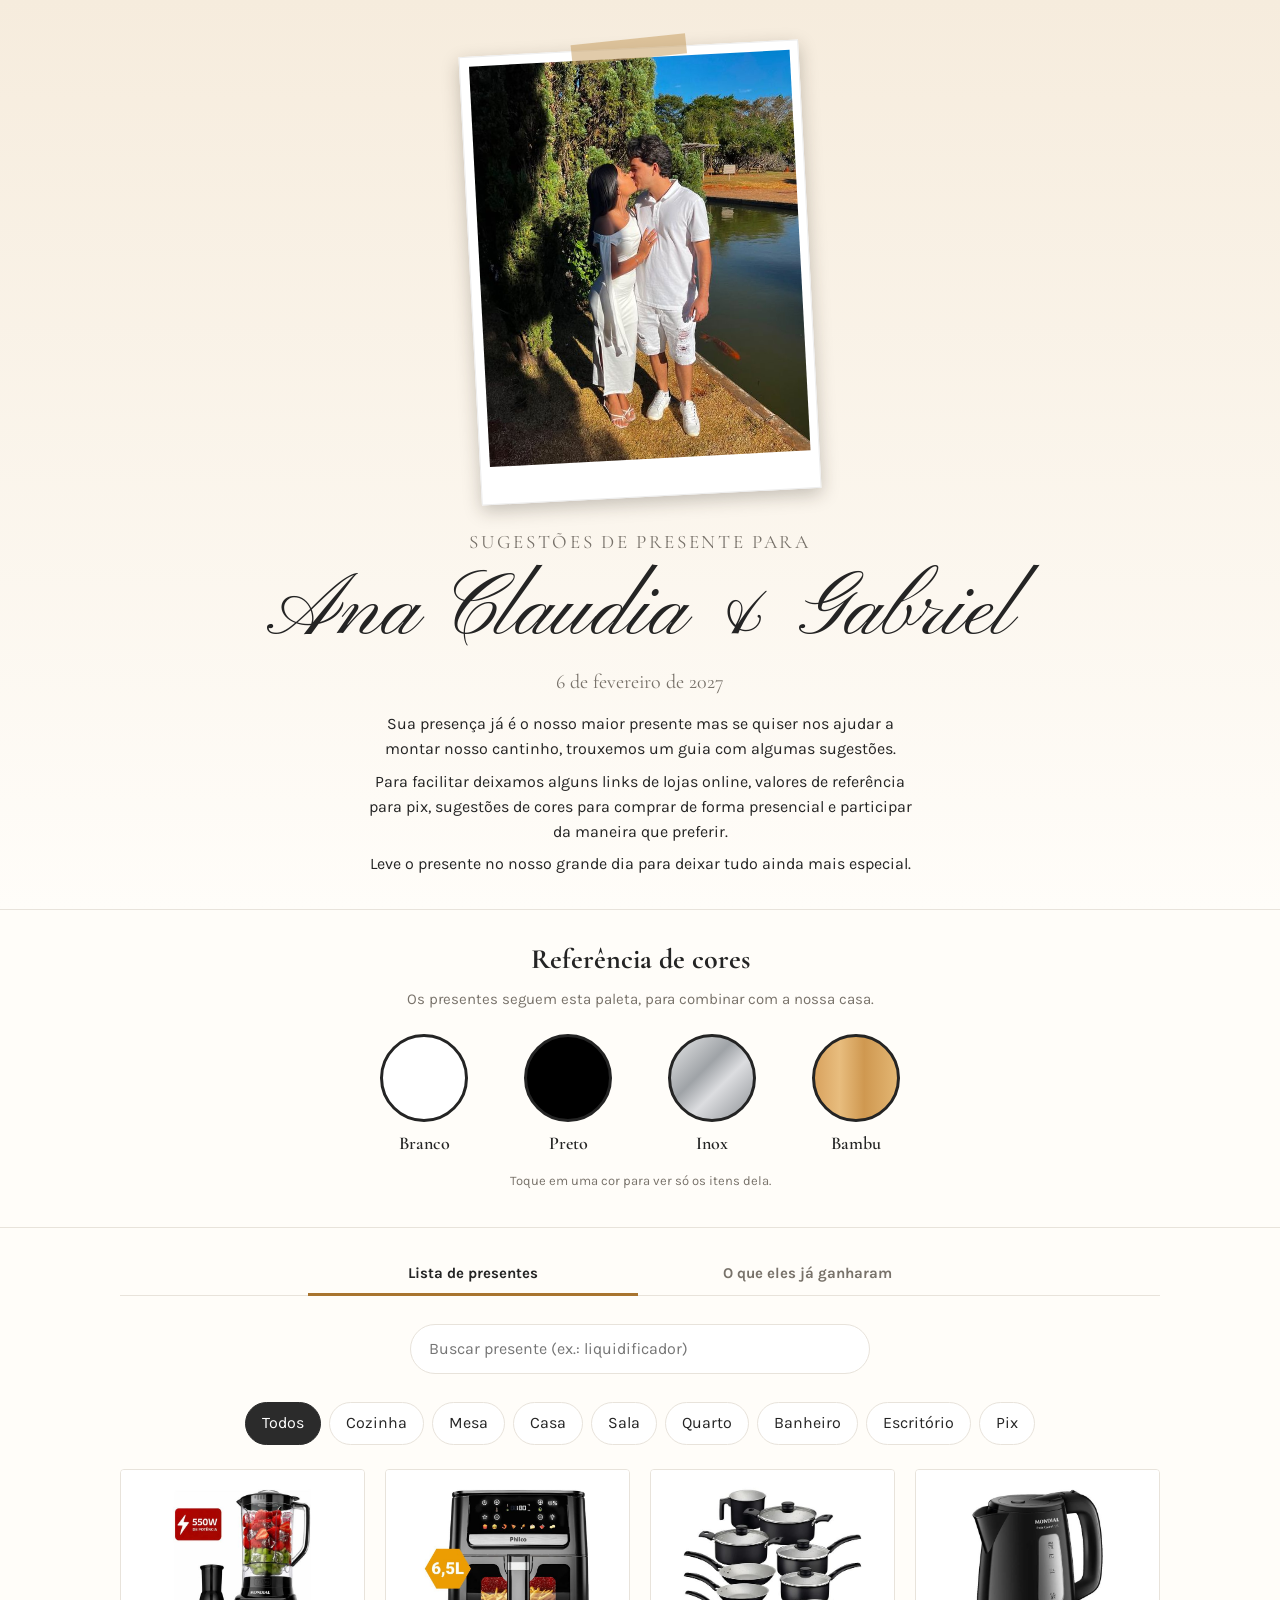
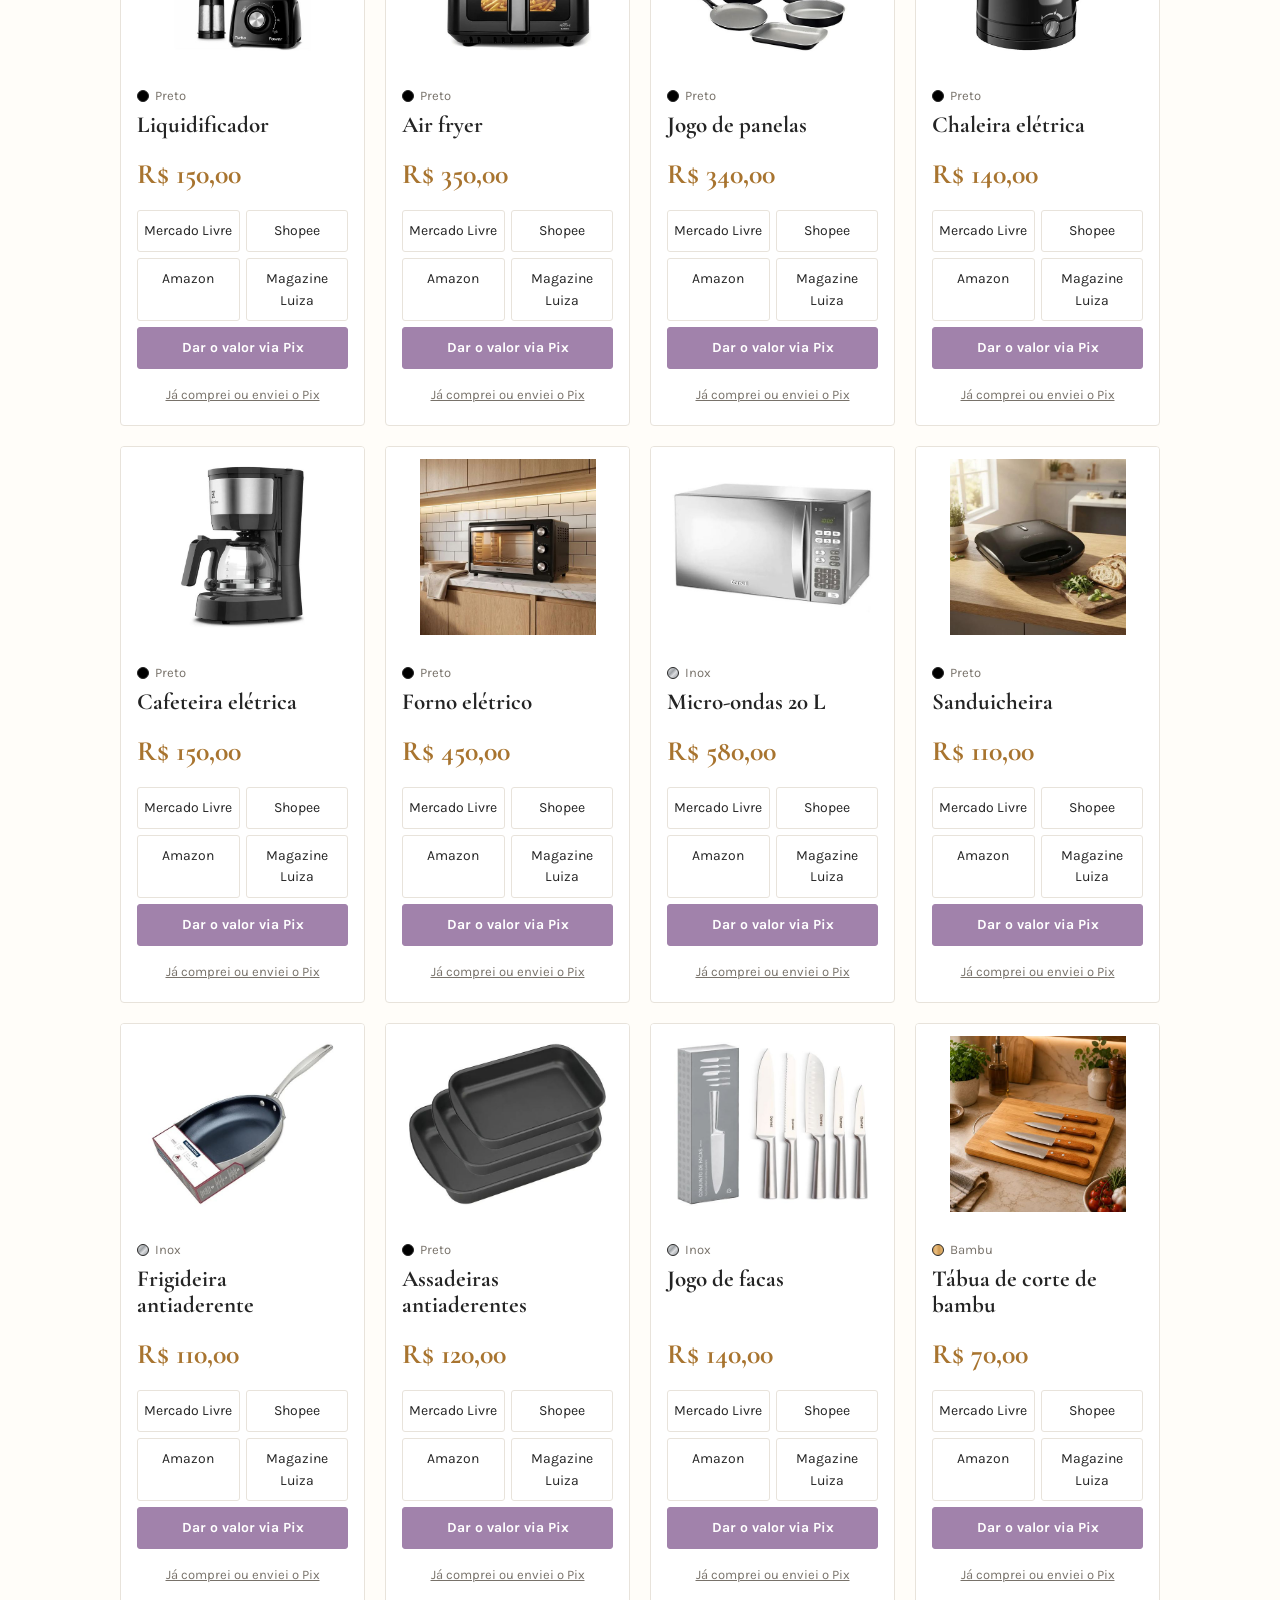
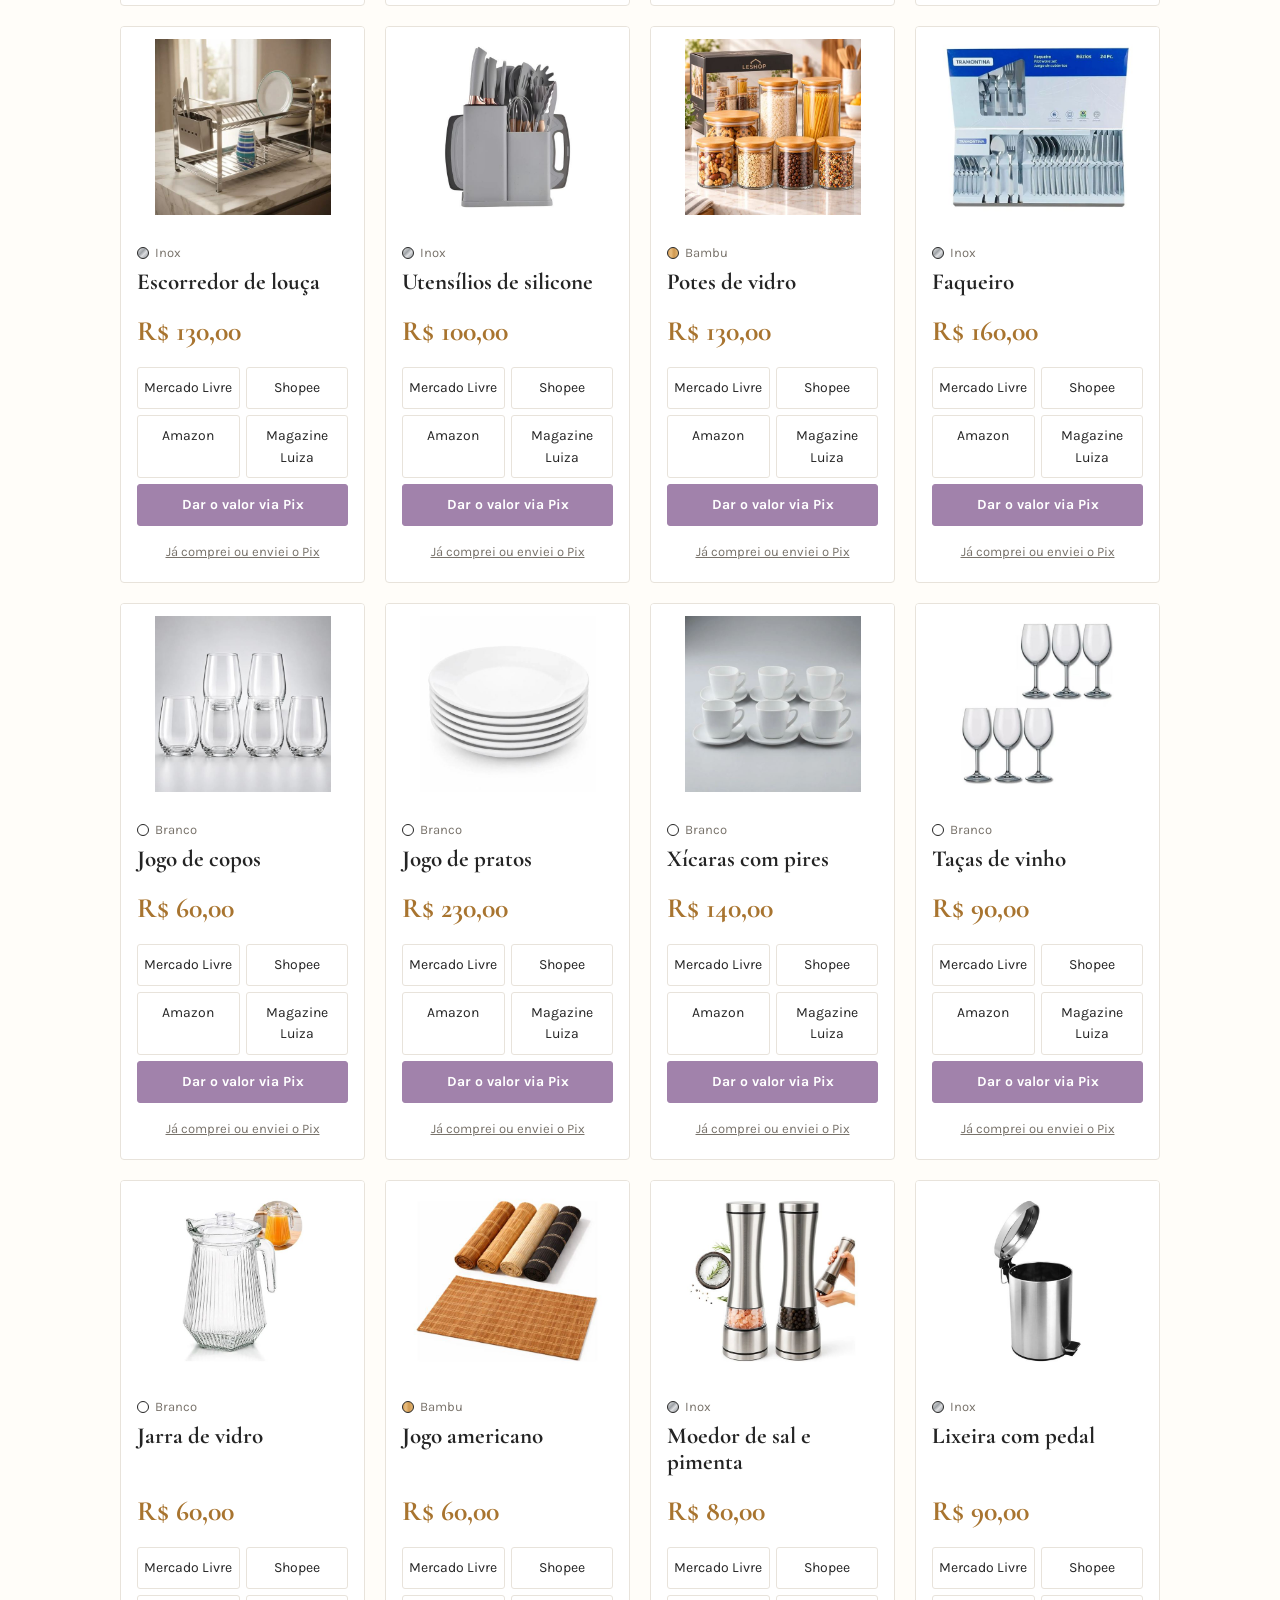
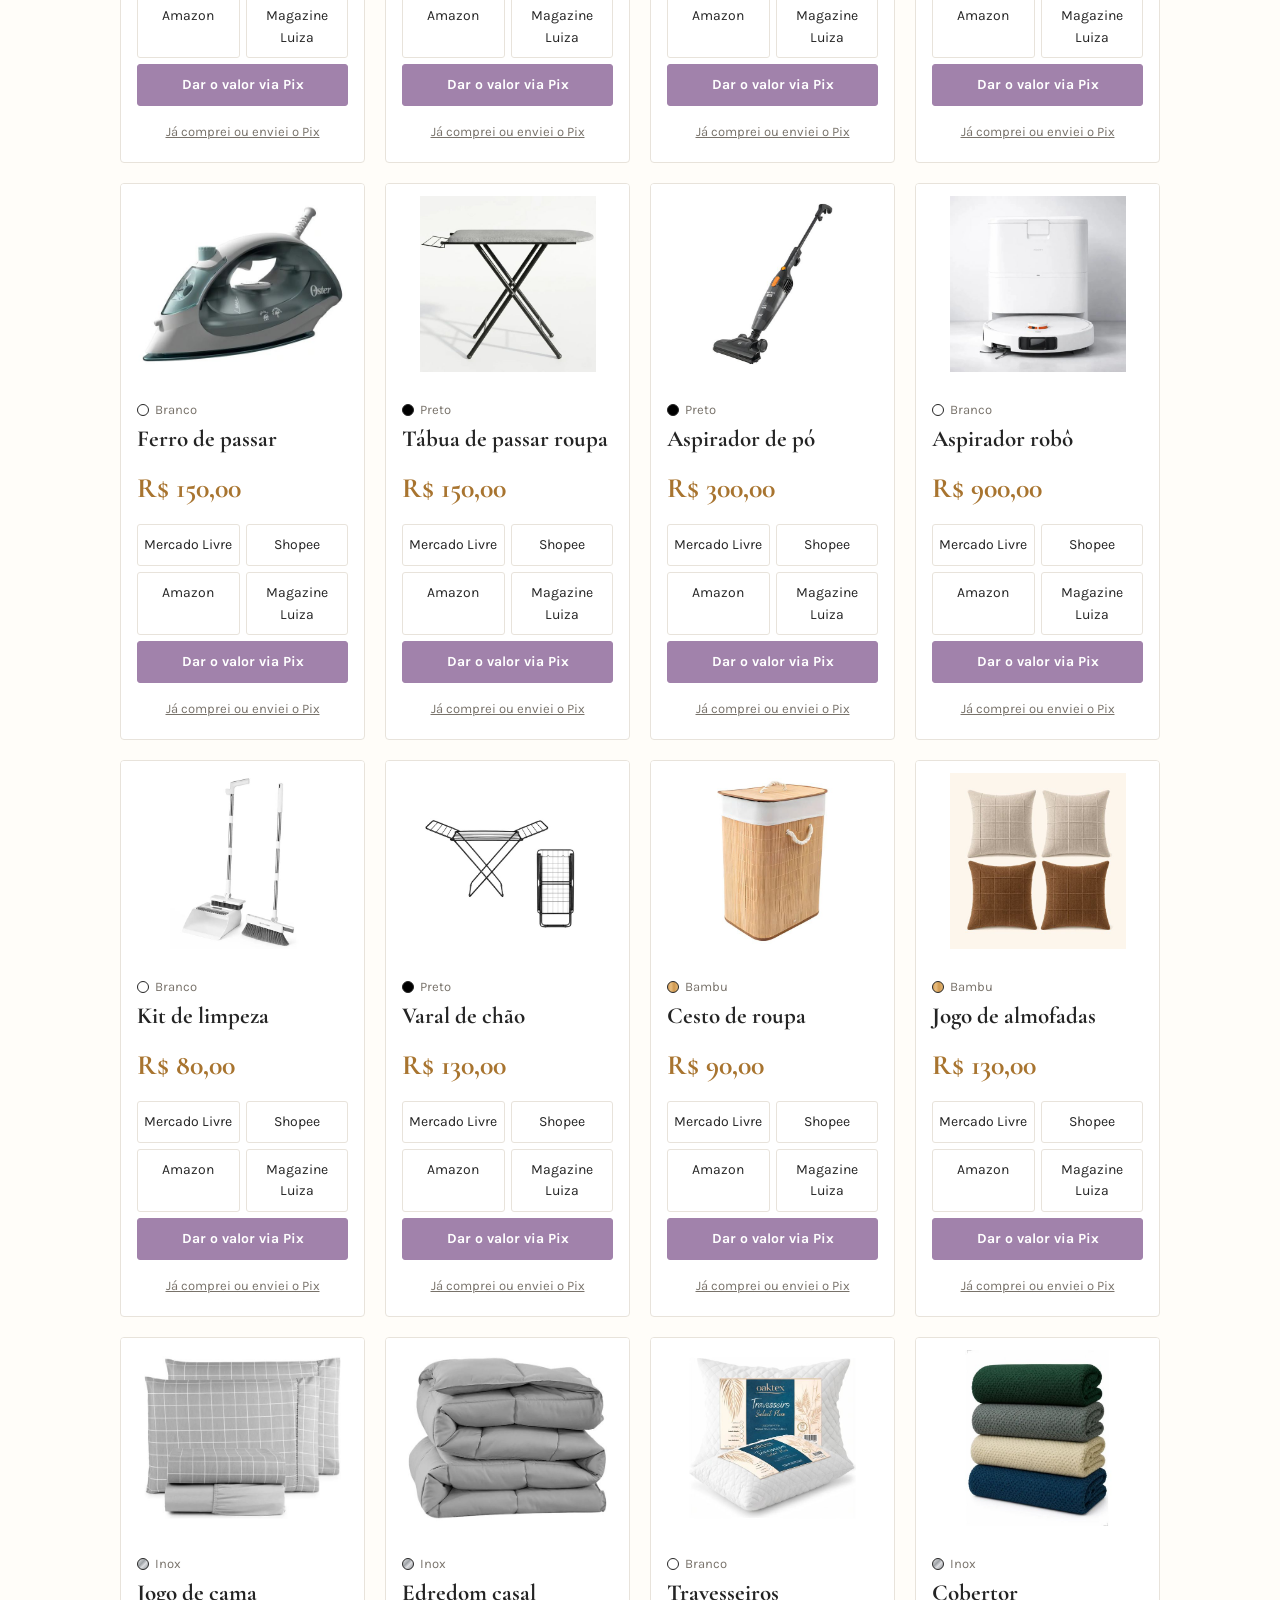
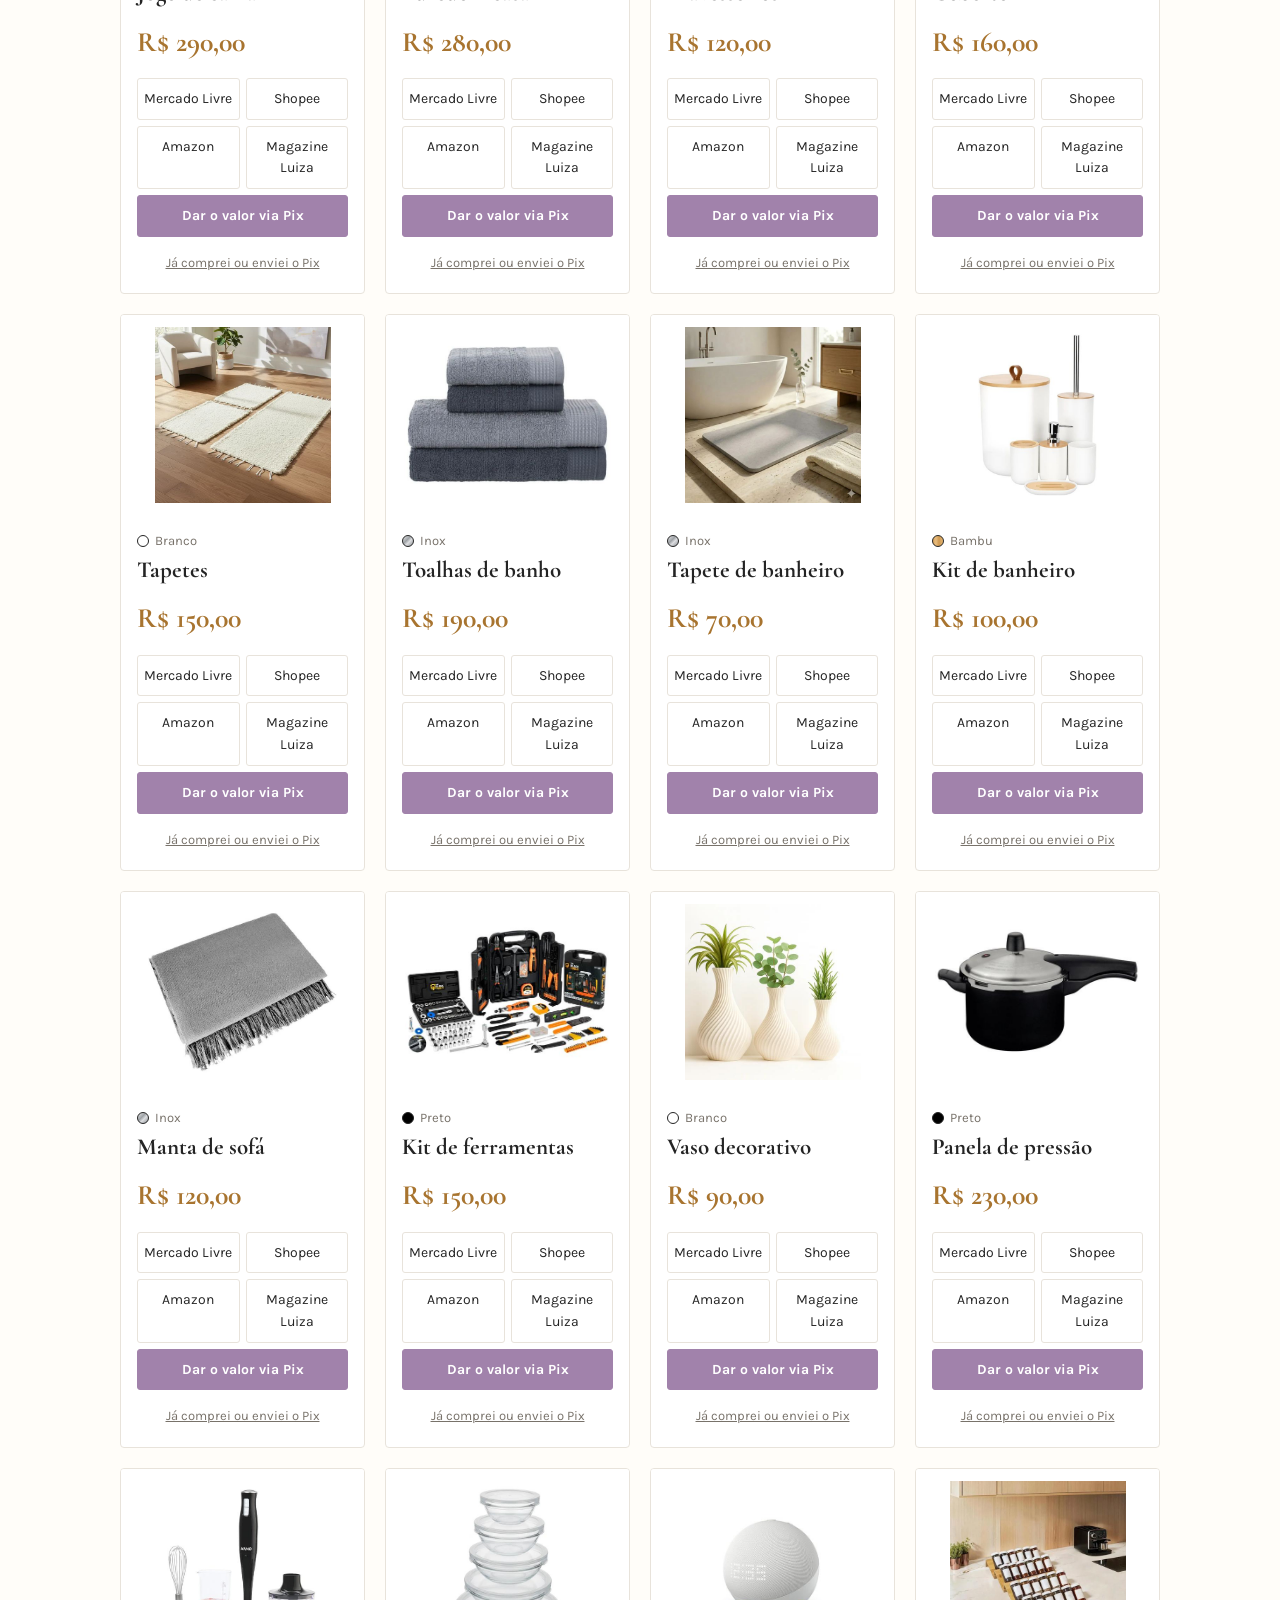
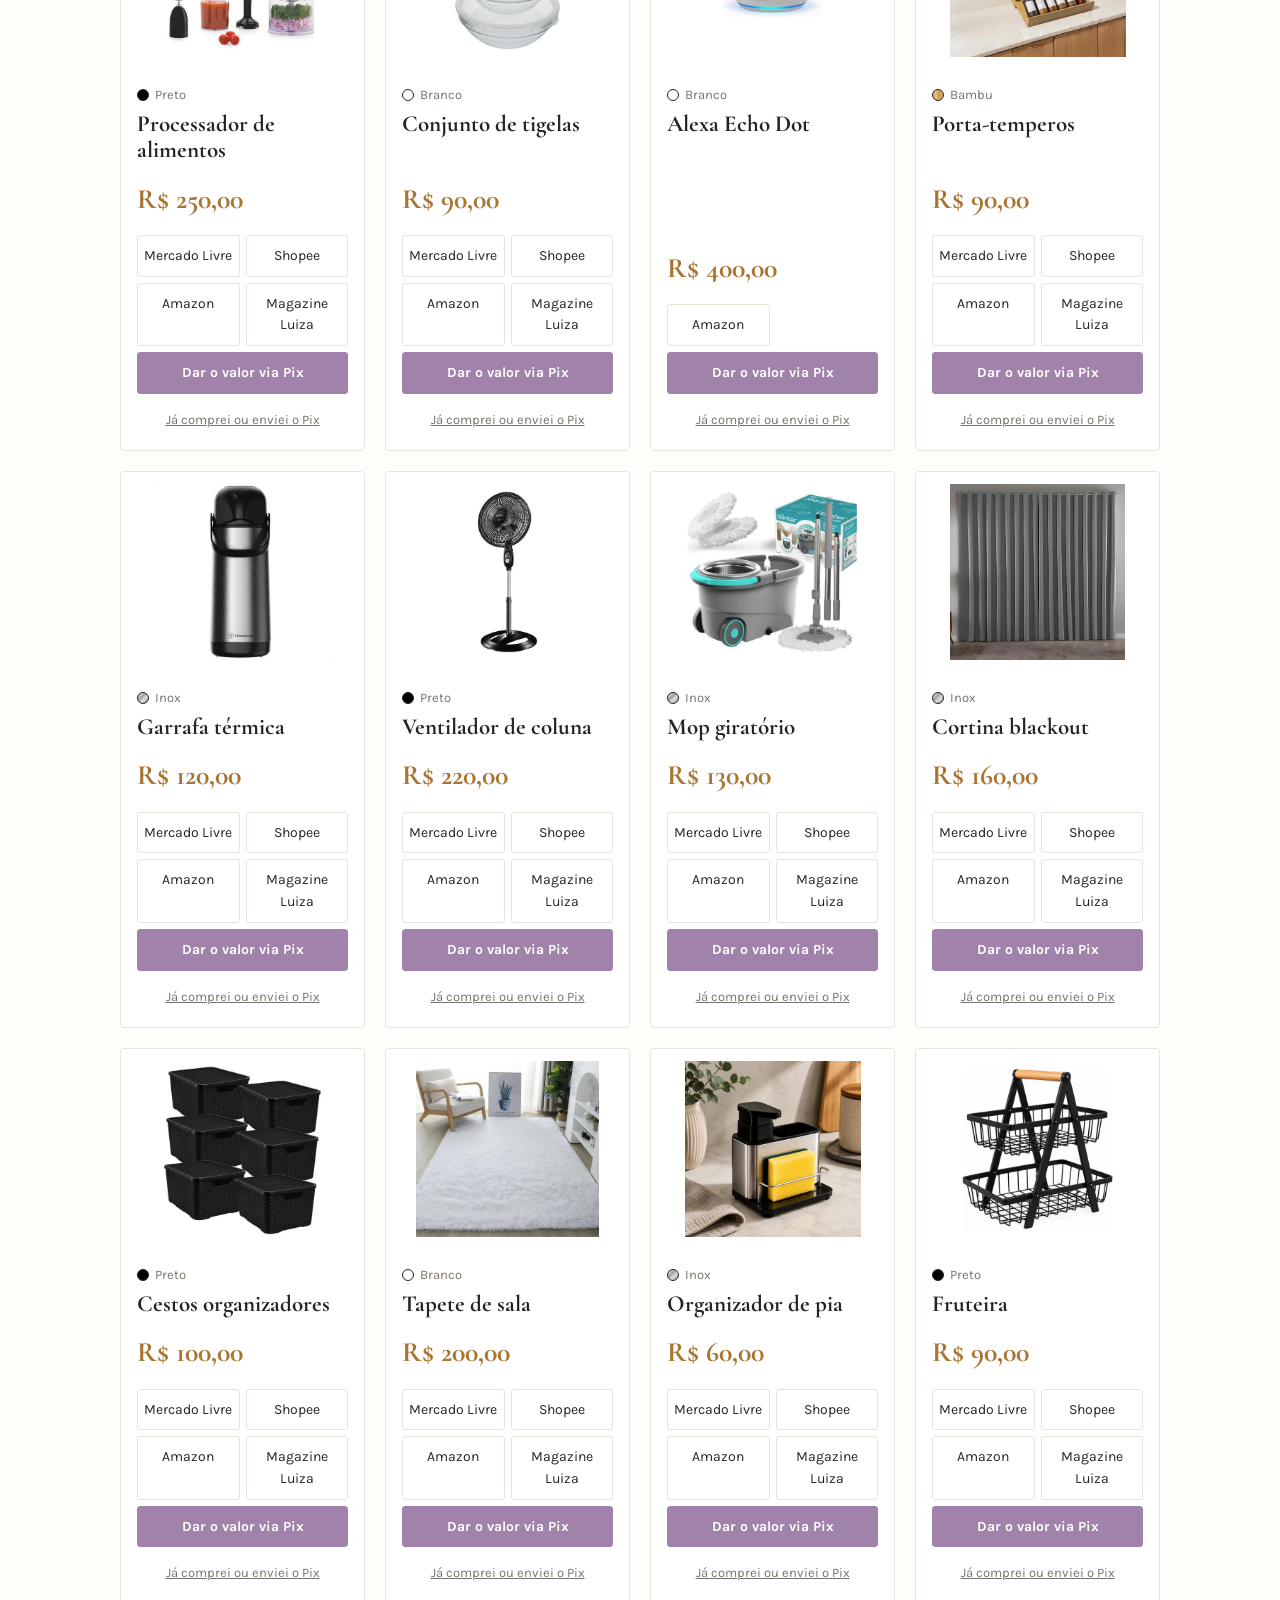
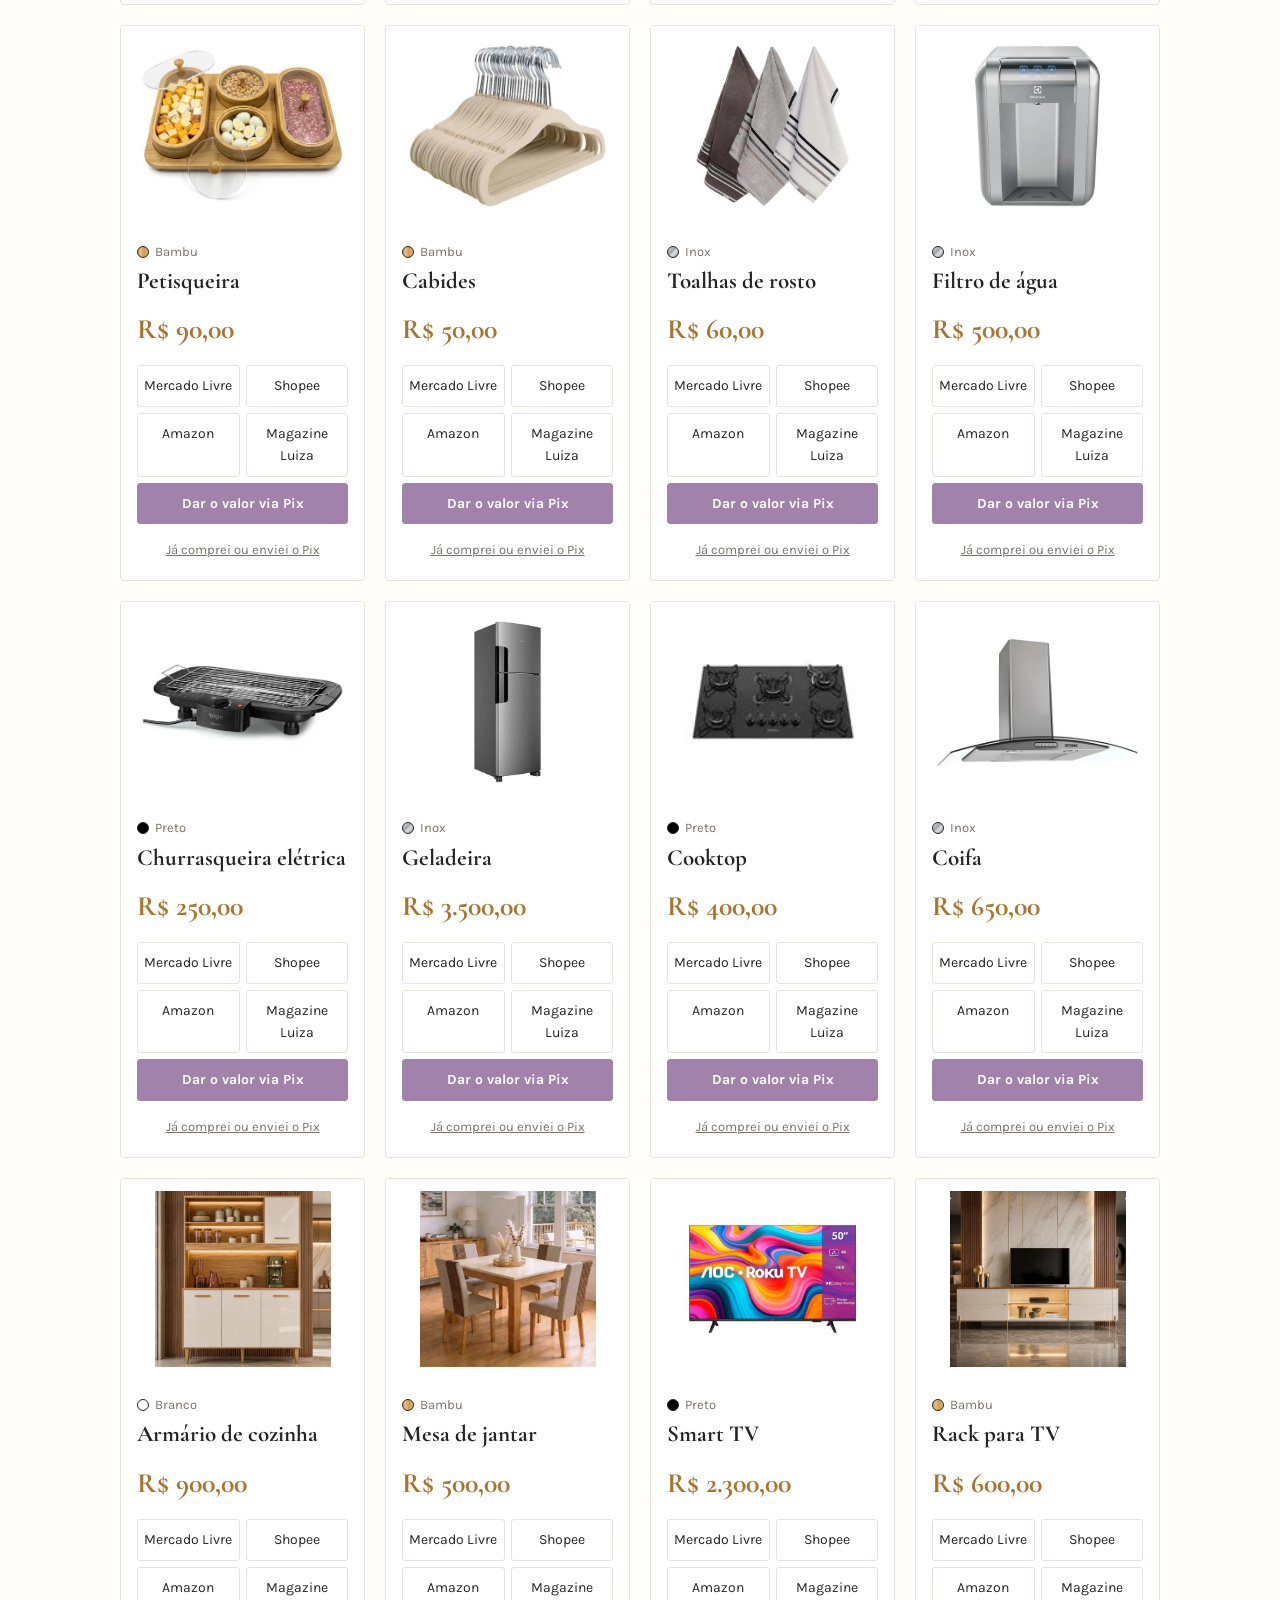
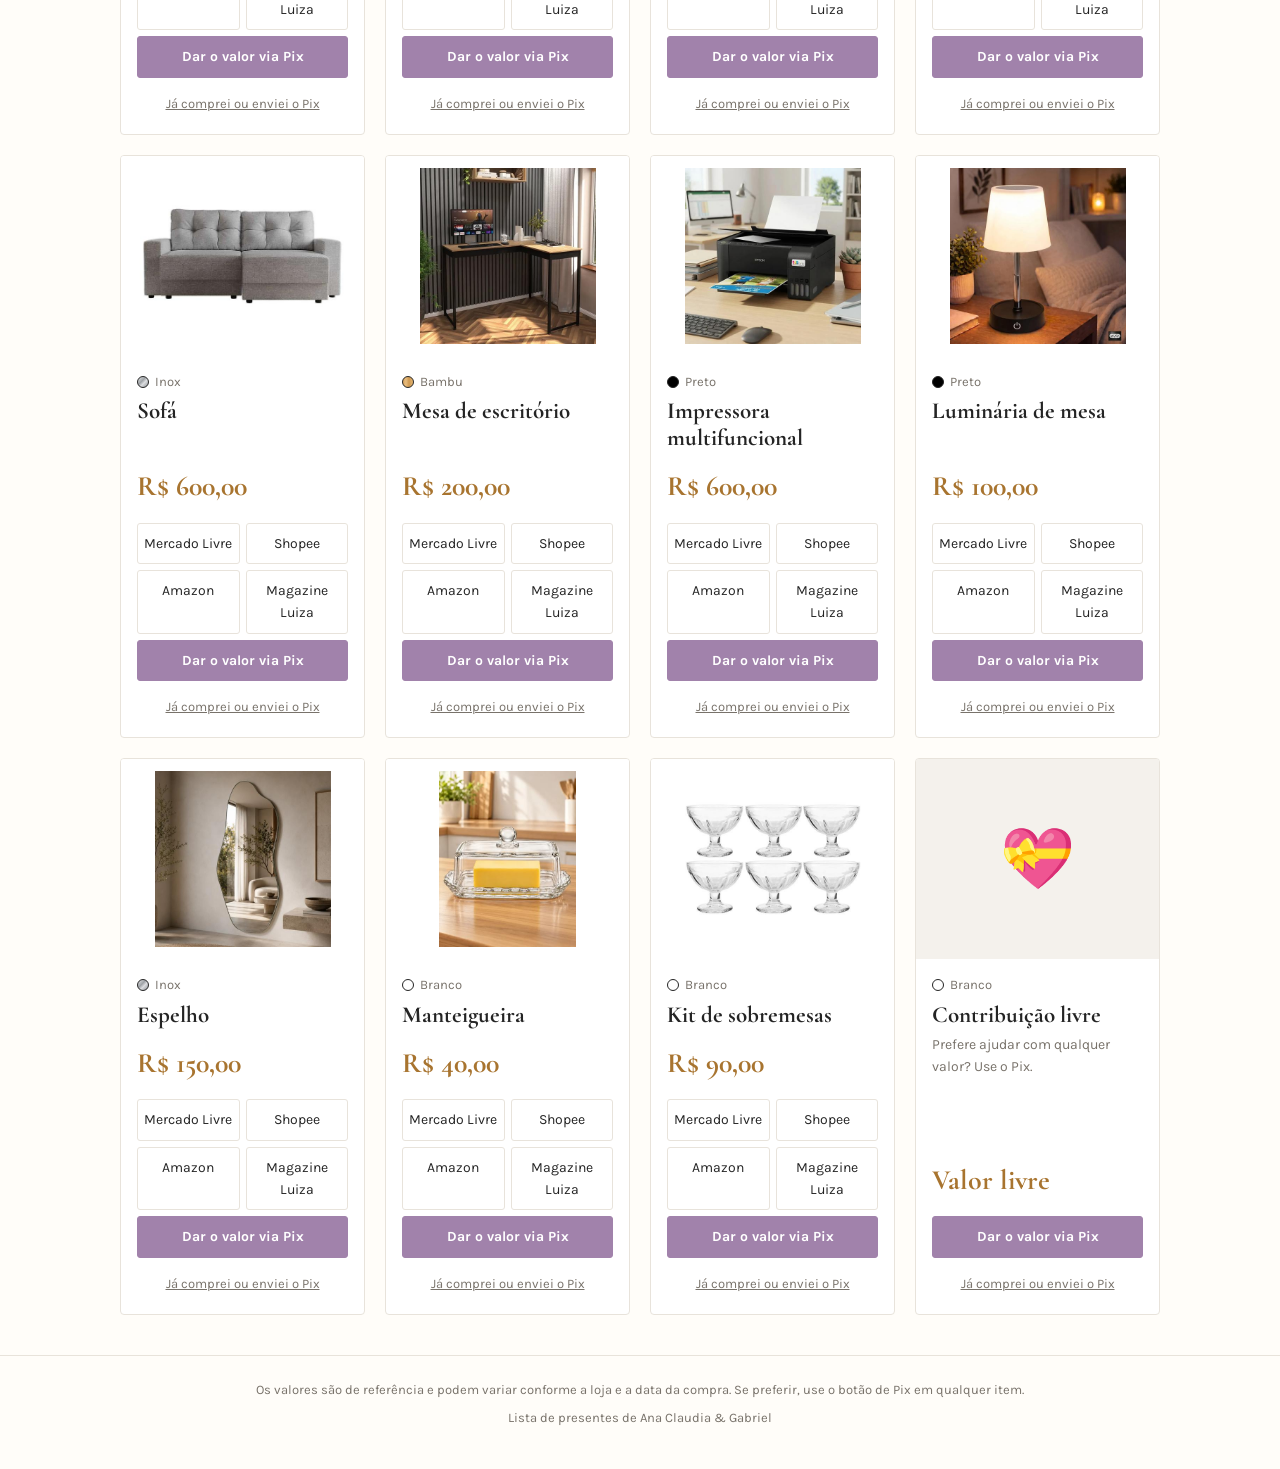
==== index.html @ ee2b242b "Add files via upload Clone Site Gui - Presente de casamento" ====
<!DOCTYPE html>
<html lang="pt-BR">
<head>
<meta charset="utf-8">
<meta name="viewport" content="width=device-width, initial-scale=1, viewport-fit=cover">
<title>Lista de presentes · Ana Claudia &amp; Gabriel</title>
<meta name="description" content="Lista de presentes de casa nova de Ana Claudia &amp; Gabriel. Escolha um presente, compre nas lojas ou envie o valor por Pix.">
<meta property="og:type" content="website">
<meta property="og:locale" content="pt_BR">
<meta property="og:site_name" content="Lista de presentes · Ana Claudia &amp; Gabriel">
<meta property="og:title" content="Lista de presentes · Ana Claudia &amp; Gabriel">
<meta property="og:description" content="Lista de presentes de casa nova de Ana Claudia &amp; Gabriel. Escolha um presente, compre nas lojas ou envie o valor por Pix.">
<meta property="og:image" content="og-image.jpg">
<meta property="og:image:type" content="image/jpeg">
<meta property="og:image:width" content="1200">
<meta property="og:image:height" content="630">
<meta property="og:image:alt" content="Lista de presentes de Ana Claudia &amp; Gabriel: Nosso cantinho">
<meta name="twitter:card" content="summary_large_image">
<meta name="twitter:title" content="Lista de presentes · Ana Claudia &amp; Gabriel">
<meta name="twitter:description" content="Lista de presentes de casa nova de Ana Claudia &amp; Gabriel. Escolha um presente, compre nas lojas ou envie o valor por Pix.">
<meta name="twitter:image" content="og-image.jpg">
<link href="https://fonts.googleapis.com/css2?family=Cormorant+Garamond:wght@500;600;700&family=Karla:wght@400;600;700&family=Pinyon+Script&display=swap" rel="stylesheet">
<style>
:root{color-scheme:light;--bg:#fffdf9;--card:#fff;--ink:#242424;--mute:#78726a;--brand:#2b2b2b;--brand-ink:#fff;--soft:#f4f1ec;--line:#e8e3db;--bambu:#a8742f;
box-sizing:border-box;padding-top:env(safe-area-inset-top,0px);padding-bottom:env(safe-area-inset-bottom,0px)}
html{scroll-padding-top:env(safe-area-inset-top,0px)}
@media not all{:root{--bg:#111;--card:#1b1b1b;--ink:#f2f2f2;--mute:#a9a9a9;--brand:#f2f2f2;--brand-ink:#111;--soft:#262626;--line:#3a3a3a;--bambu:#d9a964}}
:root[data-theme="none"]{--bg:#111;--card:#1b1b1b;--ink:#f2f2f2;--mute:#a9a9a9;--brand:#f2f2f2;--brand-ink:#111;--soft:#262626;--line:#3a3a3a;--bambu:#d9a964}
*{box-sizing:border-box}
body{margin:0;background:var(--bg);color:var(--ink);font-family:Karla,system-ui,sans-serif;line-height:1.55}
h1,h2,h3{font-family:"Cormorant Garamond",Georgia,serif;margin:0;font-weight:700}
.wrap{max-width:1080px;margin:0 auto;padding:0 20px}
header{text-align:center;padding:48px 0 32px;background:linear-gradient(#f6ecdd,#fffdf9)}
.stack{position:relative;width:min(78vw,340px);margin:0 auto 30px}
.pol{position:absolute;margin:0;background:#fff;padding:2.5% 2.5% 11%;box-shadow:0 6px 18px rgba(40,30,20,.25);border:1px solid #eee}
.pol img{display:block;width:100%;object-fit:cover}
.pol figcaption{position:absolute;left:0;right:0;bottom:2%;text-align:center;font-family:"Pinyon Script","Snell Roundhand",cursive;color:#3a3a3a;font-size:clamp(14px,4.6vw,22px);line-height:1.2}
.pol.b{position:relative;width:100%;transform:rotate(-3deg)}.pol.b img{aspect-ratio:4/5}
.pol.b::before{content:"";position:absolute;top:-10px;left:50%;width:34%;height:20px;margin-left:-17%;background:rgba(200,160,100,.55);transform:rotate(-3deg)}
.mono{font-family:"Cormorant Garamond",Georgia,serif;font-weight:600;font-size:64px;line-height:1;display:inline-block}
.mono sup{font-size:.55em;vertical-align:top;position:relative;top:-.1em}
.mono sub{font-size:.8em;vertical-align:bottom;position:relative;bottom:-.1em}
header h1{font-family:"Pinyon Script","Snell Roundhand",cursive;font-weight:400;font-size:clamp(46px,11vw,88px);line-height:1.1;margin-top:10px}
header .date{margin-top:6px;color:var(--mute);font-family:"Cormorant Garamond",Georgia,serif;font-size:20px}
header p.msg{max-width:560px;margin:14px auto 0}
.sr{position:absolute;width:1px;height:1px;overflow:hidden;clip:rect(0 0 0 0);white-space:nowrap}
.ln{display:block;margin-top:8px}
.pre{font-family:"Cormorant Garamond",Georgia,serif;font-size:19px;letter-spacing:.14em;text-transform:uppercase;color:var(--mute);margin-top:4px}
.names{font-family:"Pinyon Script","Snell Roundhand",cursive;font-size:clamp(46px,11vw,88px);line-height:1.1;margin-top:8px}
.pal{text-align:center;padding:28px 0 36px;border-top:1px solid var(--line);border-bottom:1px solid var(--line)}
.pal h2{font-size:28px}
.pal p{margin:6px auto 0;max-width:520px;color:var(--mute);font-size:15px}
.sw{display:flex;justify-content:center;gap:clamp(10px,3.5vw,44px);margin-top:22px;flex-wrap:nowrap}
.sw button{background:none;border:0;font:inherit;color:var(--ink);cursor:pointer;display:grid;justify-items:center;gap:8px;font-family:"Cormorant Garamond",Georgia,serif;font-size:18px;font-weight:600}
.dot{width:clamp(54px,14.5vw,88px);aspect-ratio:1;border-radius:50%;border:3px solid var(--ink);display:block}
.sw button[aria-pressed="true"] .dot{outline:3px solid var(--bambu);outline-offset:3px}
.sw button:focus-visible,.bar button:focus-visible,.shops a:focus-visible,.pix:focus-visible,.x:focus-visible{outline:3px solid var(--bambu);outline-offset:2px}
.c-Branco{background:#fff}.c-Preto{background:#000}
.c-Inox{background:linear-gradient(135deg,#e6e7e8,#9fa3a7 40%,#dcdde0 60%,#8d9195)}
.c-Bambu{background:linear-gradient(90deg,#d9a35f,#e8bd7e 30%,#cf9850 60%,#e3b673)}
.hint{font-size:13px;color:var(--mute);margin-top:12px}
.tabs{display:flex;gap:4px;justify-content:center;flex-wrap:wrap;margin-top:26px;border-bottom:1px solid var(--line)}
.tabs button{flex:1 1 0;min-width:0;max-width:330px;font:inherit;font-size:15px;font-weight:700;line-height:1.25;background:none;border:0;border-bottom:3px solid transparent;margin-bottom:-1px;padding:10px 8px;color:var(--mute);cursor:pointer}
.tabs button[aria-selected="true"]{color:var(--ink);border-bottom-color:var(--bambu)}
.tabs button:focus-visible{outline:3px solid var(--bambu);outline-offset:2px}
body.ganhos .pal,body.ganhos .srch,body.ganhos .bar{display:none}
.rib{position:absolute;top:16px;left:-38px;transform:rotate(-35deg);background:#A182AB;color:#fff;font-size:12px;font-weight:700;letter-spacing:.05em;text-transform:uppercase;padding:5px 44px;z-index:2;box-shadow:0 2px 6px rgba(0,0,0,.2)}
.card.gone .pic img{filter:grayscale(1)}
.card.gone .badge{font-weight:700}
.srch{max-width:460px;margin:28px auto 0}
.srch input{width:100%;font:inherit;font-size:16px;padding:12px 18px;border:1px solid var(--line);border-radius:999px;background:var(--card);color:var(--ink)}
.srch input:focus-visible{outline:3px solid var(--bambu);outline-offset:2px}
.bar{display:flex;gap:8px;flex-wrap:wrap;justify-content:center;margin:28px 0 4px}
.bar button{font:inherit;border:1px solid var(--line);background:var(--card);color:var(--ink);padding:8px 16px;border-radius:999px;cursor:pointer}
.bar button[aria-pressed="true"]{background:var(--brand);color:var(--brand-ink);border-color:var(--brand)}
.grid{display:grid;grid-template-columns:repeat(auto-fill,minmax(240px,1fr));gap:20px;padding:20px 0 40px}
.card{background:var(--card);border:1px solid var(--line);border-radius:4px;display:flex;flex-direction:column;overflow:hidden}
.pic{height:200px;position:relative;overflow:hidden;background:var(--soft);display:grid;place-items:center;font-size:60px}
.pic.has{background:#fff}.pic img{position:absolute;inset:0;width:100%;height:100%;object-fit:contain;padding:12px}
.body{padding:16px;display:flex;flex-direction:column;gap:6px;flex:1}
.body h3{font-size:23px;line-height:1.15}
.body .d{color:var(--mute);font-size:14px;margin:0}
.tag{display:flex;align-items:center;gap:6px;font-size:13px;color:var(--mute)}
.tag i{width:12px;height:12px;border-radius:50%;border:1.5px solid var(--ink);display:inline-block}
.price{font-family:"Cormorant Garamond",Georgia,serif;font-size:28px;color:var(--bambu);font-weight:700;margin-top:auto;padding-top:8px}
.shops{display:grid;grid-template-columns:1fr 1fr;gap:6px;margin-top:8px}
.shops a,.pix{font:inherit;font-size:14px;text-align:center;text-decoration:none;padding:9px 6px;border-radius:3px;border:1px solid var(--line);color:var(--ink);background:transparent;cursor:pointer}
.shops a:hover{border-color:var(--ink)}
.pix{grid-column:1/-1;background:#A182AB;color:#fff;border-color:#A182AB;font-weight:700}
dialog{border:1px solid var(--line);border-radius:6px;background:var(--card);color:var(--ink);max-width:380px;width:calc(100% - 32px);padding:24px;text-align:center}
dialog::backdrop{background:rgba(0,0,0,.6)}
dialog h2{font-size:30px}
.key{margin:14px 0;padding:12px;background:var(--soft);border-radius:3px;word-break:break-all;font-weight:700;user-select:all}
.x{font:inherit;margin-top:10px;background:none;border:0;color:var(--mute);cursor:pointer;text-decoration:underline}
.card.gone{opacity:.62}.card.gone .price{text-decoration:line-through;color:var(--mute)}
.badge{background:var(--soft);border:1px solid var(--line);border-radius:3px;padding:8px;text-align:center;font-size:14px;margin-top:8px}
.conf{font:inherit;font-size:13px;background:none;border:0;color:var(--mute);text-decoration:underline;cursor:pointer;margin-top:6px;padding:4px}
.adm{font:inherit;font-size:13px;border:1px dashed var(--bambu);background:transparent;color:var(--ink);padding:7px;border-radius:3px;cursor:pointer;margin-top:6px}
dialog input,dialog select{font:inherit;width:100%;padding:10px;border:1px solid var(--line);border-radius:3px;background:var(--card);color:var(--ink);margin-top:10px}
.empty{grid-column:1/-1;text-align:center;color:var(--mute)}
footer{border-top:1px solid var(--line);padding:24px 0 40px;text-align:center;color:var(--mute);font-size:13px}
</style>
</head>
<body>
<h1 class="sr">Lista de presentes de Ana Claudia &amp; Gabriel</h1>
<header><div class="wrap">
  <div class="stack" role="img" aria-label="Foto de Ana Claudia e Gabriel">
    <figure class="pol b"><img alt="" src="[data-uri]"></figure>
  </div>
  <div class="mono" id="mono" style="display:none" aria-hidden="true"></div>
  
  <div class="pre">Sugestões de presente para</div><div class="names" id="names"></div><div class="date" id="date"></div>
  <p class="msg" id="msg"></p>
</div></header>

<section class="pal"><div class="wrap">
  <h2>Referência de cores</h2>
  <p>Os presentes seguem esta paleta, para combinar com a nossa casa.</p>
  <div class="sw" id="sw"></div>
  <div class="hint">Toque em uma cor para ver só os itens dela.</div>
</div></section>

<main class="wrap">
  <div class="tabs" role="tablist"><button id="t1" role="tab" aria-selected="true">Lista de presentes</button><button id="t2" role="tab" aria-selected="false">O que eles já ganharam <span id="nGan"></span></button></div>
  <div class="srch"><input id="busca" type="search" placeholder="Buscar presente (ex.: liquidificador)" aria-label="Buscar presente" autocomplete="off"></div>
  <div class="bar" id="bar" role="group" aria-label="Categorias"></div>
  <div class="grid" id="grid"></div>
</main>
<footer><div class="wrap">Os valores são de referência e podem variar conforme a loja e a data da compra. Se preferir, use o botão de Pix em qualquer item.<div style="margin-top:8px">Lista de presentes de Ana Claudia &amp; Gabriel</div></div></footer>

<dialog id="dlg">
  <h2>Presentear via Pix</h2>
  <p id="dItem" style="margin:6px 0 0"></p>
  <div class="price" id="dVal" style="padding:0"></div>
  <div class="key" id="dKey"></div>
  <p style="margin:0;color:var(--mute);font-size:14px" id="dOwner"></p>
  <div style="display:grid;gap:8px;margin-top:16px">
    <button class="pix" id="copy">Copiar chave Pix</button>
    <button class="x" id="close">Fechar</button>
  </div>
</dialog>

<script type="application/json" id="state">{"reservados":[],"fotos":{}}</script>
<input type="file" id="file" accept="image/*" hidden>
<dialog id="dlg2">
  <h2>Confirmar presente</h2>
  <p style="margin:6px 0 0" id="cItem"></p>
  <p style="color:var(--mute);font-size:14px;margin:6px 0 0">Avise os noivos para o item ser reservado e ninguém repetir o presente.</p>
  <input id="cNome" placeholder="Seu nome" autocomplete="name">
  <select id="cTipo" aria-label="Como você presenteou"><option value="comprei">Comprei na loja</option><option value="pix">Enviei o valor por Pix</option></select>
  <div style="display:grid;gap:8px;margin-top:16px"><button class="pix" id="cSend">Avisar os noivos no WhatsApp</button><button class="x" id="cClose">Fechar</button></div>
</dialog>
<script src="presenteados.js"></script>
<script>
/* ===== EDITE AQUI ===== */
const CFG = {
  mono: ["A","G"],
  noivos: "Ana Claudia & Gabriel",
  data: "6 de fevereiro de 2027",
  mensagem: "Sua presença já é o nosso maior presente mas se quiser nos ajudar a montar nosso cantinho, trouxemos um guia com algumas sugestões. Para facilitar deixamos alguns links de lojas online, valores de referência para pix, sugestões de cores para comprar de forma presencial e participar da maneira que preferir. Leve o presente no nosso grande dia para deixar tudo ainda mais especial.",
  pixChave: "61984855987",
  pixNome: "Ana Claudia de Araujo Santana",
  pixBanco: "Caixa Econômica Federal",
  zap: "5561984855987"
};
const ML="https://www.mercadolivre.com.br/",SH="https://shopee.com.br/",AM="https://www.amazon.com.br/";
const slug=t=>t.normalize("NFD").replace(/[\u0300-\u036f]/g,"").toLowerCase().trim().replace(/[^a-z0-9]+/g,"-");
const q=t=>({ml:"https://lista.mercadolivre.com.br/"+slug(t),shopee:"https://shopee.com.br/search?keyword="+encodeURIComponent(t),amazon:"https://www.amazon.com.br/s?k="+encodeURIComponent(t),magalu:"https://www.magazineluiza.com.br/busca/"+encodeURIComponent(t).replace(/%20/g,"+")+"/"});
const P=(nome,cat,cor,emoji,desc,preco,busca)=>({nome,cat,cor,emoji,desc,preco,...q(busca||nome)});
const M=(p,u)=>({...p,ml:u});
const S=(p,u)=>({...p,shopee:u});
const FOTOS={"Espelho":"[data-uri]","Kit de sobremesas":"[data-uri]","Manteigueira":"[data-uri]","Armário de cozinha":"[data-uri]","Coifa":"[data-uri]","Cooktop":"[data-uri]","Impressora multifuncional":"[data-uri]","Luminária de mesa":"[data-uri]","Mesa de escritório":"[data-uri]","Mesa de jantar":"[data-uri]","Rack para TV":"[data-uri]","Smart TV":"[data-uri]","Sofá":"[data-uri]","Geladeira":"[data-uri]","Organizador de pia":"[data-uri]","Cabides":"[data-uri]","Cestos organizadores":"[data-uri]","Conjunto de tigelas":"[data-uri]","Cortina blackout":"[data-uri]","Fruteira":"[data-uri]","Garrafa térmica":"[data-uri]","Kit de ferramentas":"[data-uri]","Mop giratório":"[data-uri]","Panela de pressão":"[data-uri]","Petisqueira":"[data-uri]","Porta-temperos":"[data-uri]","Processador de alimentos":"[data-uri]","Tapete de sala":"[data-uri]","Toalhas de rosto":"[data-uri]","Vaso decorativo":"[data-uri]","Ventilador de coluna":"[data-uri]","Alexa Echo Dot":"[data-uri]","Churrasqueira elétrica":"[data-uri]","Filtro de água":"[data-uri]","Cobertor":"[data-uri]","Edredom casal":"[data-uri]","Kit de banheiro":"[data-uri]","Manta de sofá":"[data-uri]","Tapete de banheiro":"[data-uri]","Toalhas de banho":"[data-uri]","Travesseiros":"[data-uri]","Tapetes":"[data-uri]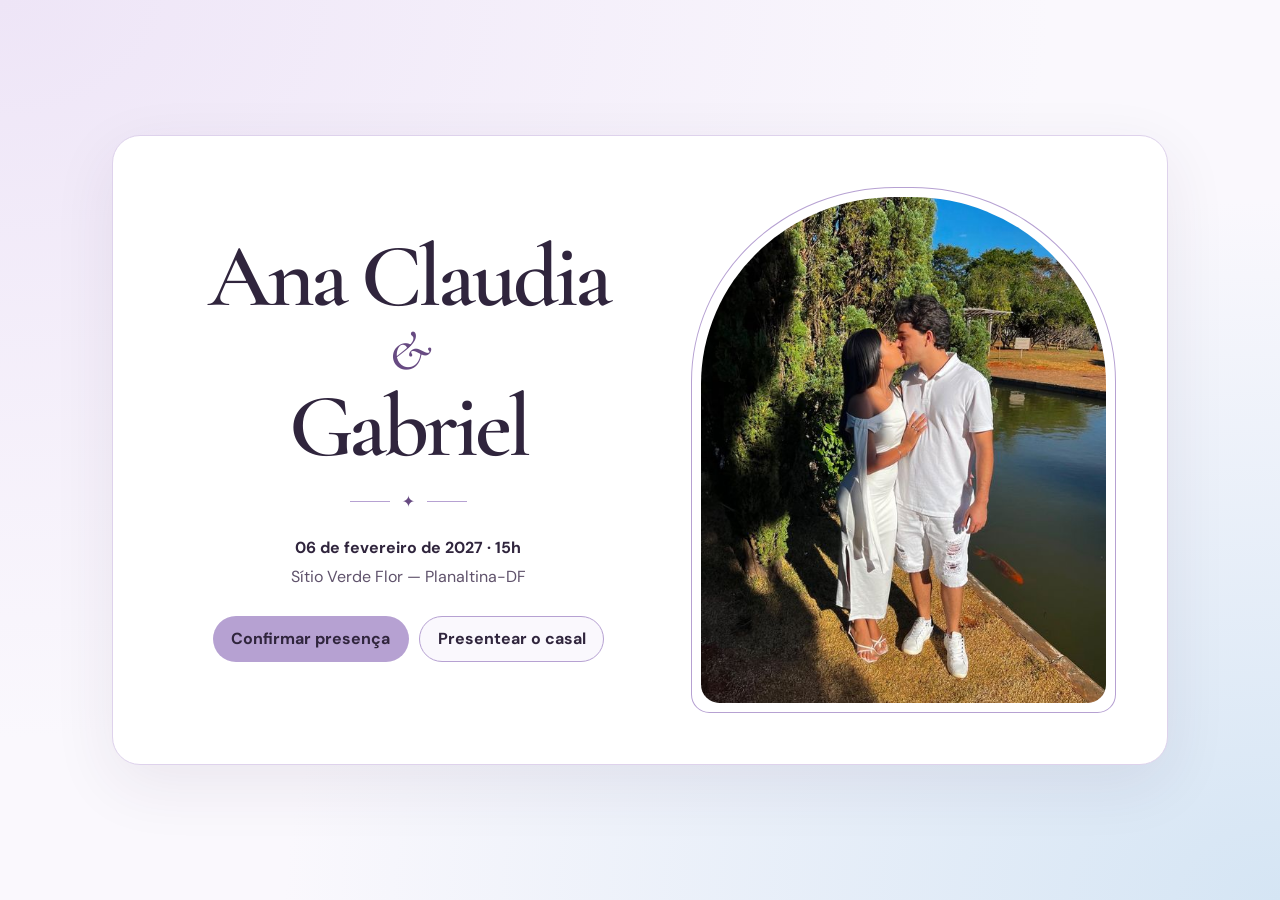
